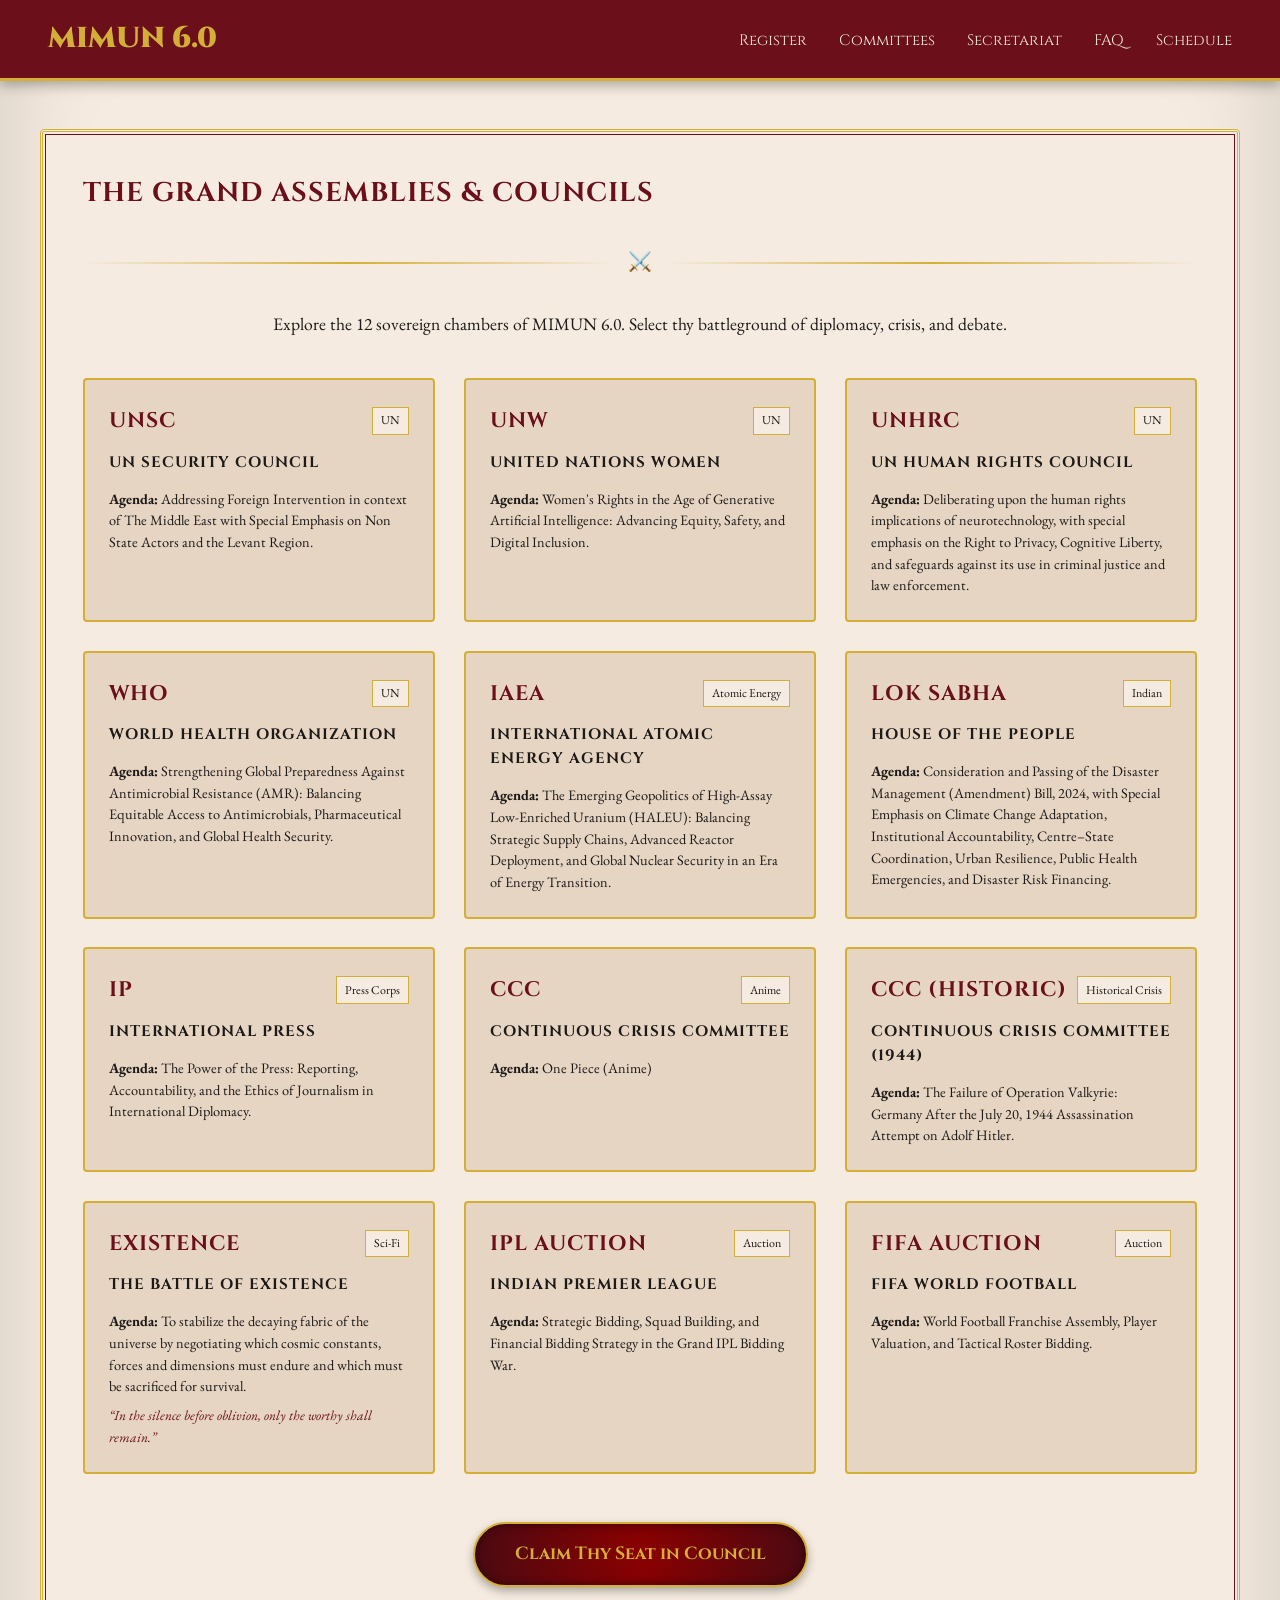
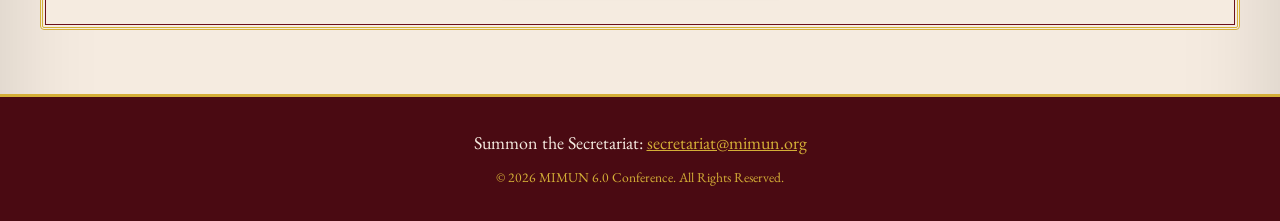
==== committees.html @ cb52a440 "created" ====
<!DOCTYPE html>
<html lang="en">
<head>
  <meta charset="UTF-8">
  <meta name="viewport" content="width=device-width, initial-scale=1.0">
  <title>Committees | MIMUN 6.0</title>
  <link rel="stylesheet" href="css/style.css">
</head>
<body>

  <div class="custom-cursor wax-cursor" id="customCursor"></div>

  <nav class="navbar">
    <a href="index.html" class="nav-brand">MIMUN 6.0</a>
    <ul class="nav-links">
      <li><a href="register.html">Register</a></li>
      <li><a href="committees.html">Committees</a></li>
      <li><a href="secretariat.html">Secretariat</a></li>
      <li><a href="faqs.html">FAQ</a></li>
      <li><a href="schedule.html">Schedule</a></li>
    </ul>
  </nav>

  <main class="section-container gold-border scroll-reveal" style="margin-top: 3rem; max-width: 1200px;">
    <h2>The Grand Assemblies & Councils</h2>
    <div class="divider-gold"><span>⚔️</span></div>
    
    <p style="text-align: center; margin-bottom: 2.5rem; font-size: 1.1rem;">
      Explore the 12 sovereign chambers of MIMUN 6.0. Select thy battleground of diplomacy, crisis, and debate.
    </p>

    <div style="display: grid; grid-template-columns: repeat(auto-fit, minmax(320px, 1fr)); gap: 1.8rem;">

      <div style="background: var(--parchment-dark); border: 2px solid var(--gold-yellow); padding: 1.5rem; border-radius: 4px; display: flex; flex-direction: column; justify-content: space-between;">
        <div>
          <div style="display: flex; justify-content: space-between; align-items: center; margin-bottom: 0.8rem;">
            <h3 style="color: var(--blood-red); font-family: var(--font-heading); margin: 0;">UNSC</h3>
            <span style="border: 1px solid var(--gold-yellow); padding: 0.2rem 0.5rem; font-size: 0.75rem; background: var(--parchment); color: var(--text-dark);">UN</span>
          </div>
          <h4 style="color: var(--text-dark); margin-bottom: 0.8rem; font-size: 0.95rem;">UN Security Council</h4>
          <p style="font-size: 0.9rem; line-height: 1.5; color: var(--text-dark);">
            <strong>Agenda:</strong> Addressing Foreign Intervention in context of The Middle East with Special Emphasis on Non State Actors and the Levant Region.
          </p>
        </div>
      </div>

      <div style="background: var(--parchment-dark); border: 2px solid var(--gold-yellow); padding: 1.5rem; border-radius: 4px; display: flex; flex-direction: column; justify-content: space-between;">
        <div>
          <div style="display: flex; justify-content: space-between; align-items: center; margin-bottom: 0.8rem;">
            <h3 style="color: var(--blood-red); font-family: var(--font-heading); margin: 0;">UNW</h3>
            <span style="border: 1px solid var(--gold-yellow); padding: 0.2rem 0.5rem; font-size: 0.75rem; background: var(--parchment); color: var(--text-dark);">UN</span>
          </div>
          <h4 style="color: var(--text-dark); margin-bottom: 0.8rem; font-size: 0.95rem;">United Nations Women</h4>
          <p style="font-size: 0.9rem; line-height: 1.5; color: var(--text-dark);">
            <strong>Agenda:</strong> Women's Rights in the Age of Generative Artificial Intelligence: Advancing Equity, Safety, and Digital Inclusion.
          </p>
        </div>
      </div>

      <div style="background: var(--parchment-dark); border: 2px solid var(--gold-yellow); padding: 1.5rem; border-radius: 4px; display: flex; flex-direction: column; justify-content: space-between;">
        <div>
          <div style="display: flex; justify-content: space-between; align-items: center; margin-bottom: 0.8rem;">
            <h3 style="color: var(--blood-red); font-family: var(--font-heading); margin: 0;">UNHRC</h3>
            <span style="border: 1px solid var(--gold-yellow); padding: 0.2rem 0.5rem; font-size: 0.75rem; background: var(--parchment); color: var(--text-dark);">UN</span>
          </div>
          <h4 style="color: var(--text-dark); margin-bottom: 0.8rem; font-size: 0.95rem;">UN Human Rights Council</h4>
          <p style="font-size: 0.9rem; line-height: 1.5; color: var(--text-dark);">
            <strong>Agenda:</strong> Deliberating upon the human rights implications of neurotechnology, with special emphasis on the Right to Privacy, Cognitive Liberty, and safeguards against its use in criminal justice and law enforcement.
          </p>
        </div>
      </div>

      <div style="background: var(--parchment-dark); border: 2px solid var(--gold-yellow); padding: 1.5rem; border-radius: 4px; display: flex; flex-direction: column; justify-content: space-between;">
        <div>
          <div style="display: flex; justify-content: space-between; align-items: center; margin-bottom: 0.8rem;">
            <h3 style="color: var(--blood-red); font-family: var(--font-heading); margin: 0;">WHO</h3>
            <span style="border: 1px solid var(--gold-yellow); padding: 0.2rem 0.5rem; font-size: 0.75rem; background: var(--parchment); color: var(--text-dark);">UN</span>
          </div>
          <h4 style="color: var(--text-dark); margin-bottom: 0.8rem; font-size: 0.95rem;">World Health Organization</h4>
          <p style="font-size: 0.9rem; line-height: 1.5; color: var(--text-dark);">
            <strong>Agenda:</strong> Strengthening Global Preparedness Against Antimicrobial Resistance (AMR): Balancing Equitable Access to Antimicrobials, Pharmaceutical Innovation, and Global Health Security.
          </p>
        </div>
      </div>

      <div style="background: var(--parchment-dark); border: 2px solid var(--gold-yellow); padding: 1.5rem; border-radius: 4px; display: flex; flex-direction: column; justify-content: space-between;">
        <div>
          <div style="display: flex; justify-content: space-between; align-items: center; margin-bottom: 0.8rem;">
            <h3 style="color: var(--blood-red); font-family: var(--font-heading); margin: 0;">IAEA</h3>
            <span style="border: 1px solid var(--gold-yellow); padding: 0.2rem 0.5rem; font-size: 0.75rem; background: var(--parchment); color: var(--text-dark);">Atomic Energy</span>
          </div>
          <h4 style="color: var(--text-dark); margin-bottom: 0.8rem; font-size: 0.95rem;">International Atomic Energy Agency</h4>
          <p style="font-size: 0.9rem; line-height: 1.5; color: var(--text-dark);">
            <strong>Agenda:</strong> The Emerging Geopolitics of High-Assay Low-Enriched Uranium (HALEU): Balancing Strategic Supply Chains, Advanced Reactor Deployment, and Global Nuclear Security in an Era of Energy Transition.
          </p>
        </div>
      </div>

      <div style="background: var(--parchment-dark); border: 2px solid var(--gold-yellow); padding: 1.5rem; border-radius: 4px; display: flex; flex-direction: column; justify-content: space-between;">
        <div>
          <div style="display: flex; justify-content: space-between; align-items: center; margin-bottom: 0.8rem;">
            <h3 style="color: var(--blood-red); font-family: var(--font-heading); margin: 0;">LOK SABHA</h3>
            <span style="border: 1px solid var(--gold-yellow); padding: 0.2rem 0.5rem; font-size: 0.75rem; background: var(--parchment); color: var(--text-dark);">Indian</span>
          </div>
          <h4 style="color: var(--text-dark); margin-bottom: 0.8rem; font-size: 0.95rem;">House of the People</h4>
          <p style="font-size: 0.9rem; line-height: 1.5; color: var(--text-dark);">
            <strong>Agenda:</strong> Consideration and Passing of the Disaster Management (Amendment) Bill, 2024, with Special Emphasis on Climate Change Adaptation, Institutional Accountability, Centre–State Coordination, Urban Resilience, Public Health Emergencies, and Disaster Risk Financing.
          </p>
        </div>
      </div>

      <div style="background: var(--parchment-dark); border: 2px solid var(--gold-yellow); padding: 1.5rem; border-radius: 4px; display: flex; flex-direction: column; justify-content: space-between;">
        <div>
          <div style="display: flex; justify-content: space-between; align-items: center; margin-bottom: 0.8rem;">
            <h3 style="color: var(--blood-red); font-family: var(--font-heading); margin: 0;">IP</h3>
            <span style="border: 1px solid var(--gold-yellow); padding: 0.2rem 0.5rem; font-size: 0.75rem; background: var(--parchment); color: var(--text-dark);">Press Corps</span>
          </div>
          <h4 style="color: var(--text-dark); margin-bottom: 0.8rem; font-size: 0.95rem;">International Press</h4>
          <p style="font-size: 0.9rem; line-height: 1.5; color: var(--text-dark);">
            <strong>Agenda:</strong> The Power of the Press: Reporting, Accountability, and the Ethics of Journalism in International Diplomacy.
          </p>
        </div>
      </div>

      <div style="background: var(--parchment-dark); border: 2px solid var(--gold-yellow); padding: 1.5rem; border-radius: 4px; display: flex; flex-direction: column; justify-content: space-between;">
        <div>
          <div style="display: flex; justify-content: space-between; align-items: center; margin-bottom: 0.8rem;">
            <h3 style="color: var(--blood-red); font-family: var(--font-heading); margin: 0;">CCC</h3>
            <span style="border: 1px solid var(--gold-yellow); padding: 0.2rem 0.5rem; font-size: 0.75rem; background: var(--parchment); color: var(--text-dark);">Anime</span>
          </div>
          <h4 style="color: var(--text-dark); margin-bottom: 0.8rem; font-size: 0.95rem;">Continuous Crisis Committee</h4>
          <p style="font-size: 0.9rem; line-height: 1.5; color: var(--text-dark);">
            <strong>Agenda:</strong> One Piece (Anime)
          </p>
        </div>
      </div>

      <div style="background: var(--parchment-dark); border: 2px solid var(--gold-yellow); padding: 1.5rem; border-radius: 4px; display: flex; flex-direction: column; justify-content: space-between;">
        <div>
          <div style="display: flex; justify-content: space-between; align-items: center; margin-bottom: 0.8rem;">
            <h3 style="color: var(--blood-red); font-family: var(--font-heading); margin: 0;">CCC (Historic)</h3>
            <span style="border: 1px solid var(--gold-yellow); padding: 0.2rem 0.5rem; font-size: 0.75rem; background: var(--parchment); color: var(--text-dark);">Historical Crisis</span>
          </div>
          <h4 style="color: var(--text-dark); margin-bottom: 0.8rem; font-size: 0.95rem;">Continuous Crisis Committee (1944)</h4>
          <p style="font-size: 0.9rem; line-height: 1.5; color: var(--text-dark);">
            <strong>Agenda:</strong> The Failure of Operation Valkyrie: Germany After the July 20, 1944 Assassination Attempt on Adolf Hitler.
          </p>
        </div>
      </div>

      <div style="background: var(--parchment-dark); border: 2px solid var(--gold-yellow); padding: 1.5rem; border-radius: 4px; display: flex; flex-direction: column; justify-content: space-between;">
        <div>
          <div style="display: flex; justify-content: space-between; align-items: center; margin-bottom: 0.8rem;">
            <h3 style="color: var(--blood-red); font-family: var(--font-heading); margin: 0;">EXISTENCE</h3>
            <span style="border: 1px solid var(--gold-yellow); padding: 0.2rem 0.5rem; font-size: 0.75rem; background: var(--parchment); color: var(--text-dark);">Sci-Fi</span>
          </div>
          <h4 style="color: var(--text-dark); margin-bottom: 0.8rem; font-size: 0.95rem;">The Battle of Existence</h4>
          <p style="font-size: 0.9rem; line-height: 1.5; color: var(--text-dark);">
            <strong>Agenda:</strong> To stabilize the decaying fabric of the universe by negotiating which cosmic constants, forces and dimensions must endure and which must be sacrificed for survival.
          </p>
          <p style="font-style: italic; font-size: 0.85rem; color: var(--blood-red); margin-top: 0.5rem;">
            “In the silence before oblivion, only the worthy shall remain.”
          </p>
        </div>
      </div>

      <div style="background: var(--parchment-dark); border: 2px solid var(--gold-yellow); padding: 1.5rem; border-radius: 4px; display: flex; flex-direction: column; justify-content: space-between;">
        <div>
          <div style="display: flex; justify-content: space-between; align-items: center; margin-bottom: 0.8rem;">
            <h3 style="color: var(--blood-red); font-family: var(--font-heading); margin: 0;">IPL AUCTION</h3>
            <span style="border: 1px solid var(--gold-yellow); padding: 0.2rem 0.5rem; font-size: 0.75rem; background: var(--parchment); color: var(--text-dark);">Auction</span>
          </div>
          <h4 style="color: var(--text-dark); margin-bottom: 0.8rem; font-size: 0.95rem;">Indian Premier League</h4>
          <p style="font-size: 0.9rem; line-height: 1.5; color: var(--text-dark);">
            <strong>Agenda:</strong> Strategic Bidding, Squad Building, and Financial Bidding Strategy in the Grand IPL Bidding War.
          </p>
        </div>
      </div>

      <div style="background: var(--parchment-dark); border: 2px solid var(--gold-yellow); padding: 1.5rem; border-radius: 4px; display: flex; flex-direction: column; justify-content: space-between;">
        <div>
          <div style="display: flex; justify-content: space-between; align-items: center; margin-bottom: 0.8rem;">
            <h3 style="color: var(--blood-red); font-family: var(--font-heading); margin: 0;">FIFA AUCTION</h3>
            <span style="border: 1px solid var(--gold-yellow); padding: 0.2rem 0.5rem; font-size: 0.75rem; background: var(--parchment); color: var(--text-dark);">Auction</span>
          </div>
          <h4 style="color: var(--text-dark); margin-bottom: 0.8rem; font-size: 0.95rem;">FIFA World Football</h4>
          <p style="font-size: 0.9rem; line-height: 1.5; color: var(--text-dark);">
            <strong>Agenda:</strong> World Football Franchise Assembly, Player Valuation, and Tactical Roster Bidding.
          </p>
        </div>
      </div>

    </div>

    <div style="text-align: center; margin-top: 3rem;">
      <a href="register.html" class="wax-seal-btn">Claim Thy Seat in Council</a>
    </div>
  </main>

  <footer>
    <p>Summon the Secretariat: <a href="mailto:secretariat@mimun.org">secretariat@mimun.org</a></p>
    <p style="margin-top: 10px; font-size: 0.85rem; color: var(--gold-yellow);">
      &copy; 2026 MIMUN 6.0 Conference. All Rights Reserved.
    </p>
  </footer>

  <script src="js/script.js"></script>
</body>
</html>
---- css/style.css ----
/* ==========================================================================
   MIMUN 6.0 — Medieval Illuminated Theme Stylesheet
   ========================================================================== */

@import url('https://fonts.googleapis.com/css2?family=Cinzel+Decorative:wght@700&family=Cinzel:wght@400;600;700;900&family=EB+Garamond:ital,wght@0,400;0,600;1,400&family=UnifrakturMaguntia&display=swap');

:root {
  --blood-red: #6B0F1A;
  --blood-red-dark: #4A0A12;
  --gold-yellow: #D4AF37;
  --gold-glow: #F3E5AB;
  --parchment: #F5EBE0;
  --parchment-dark: #E6D5C3;
  --text-dark: #1C1917;
  --font-heading: 'Cinzel', serif;
  --font-body: 'EB Garamond', serif;
  --font-fancy: 'UnifrakturMaguntia', cursive;
}

* {
  box-sizing: border-box;
  margin: 0;
  padding: 0;
}

body {
  background-color: var(--parchment);
  color: var(--text-dark);
  font-family: var(--font-body);
  font-size: 18px;
  line-height: 1.6;
  overflow-x: hidden;
  /* Subtle vignette effect */
  box-shadow: inset 0 0 100px rgba(0, 0, 0, 0.15);
}

/* --- HERALDIC & ILLUMINATED TYPOGRAPHY --- */

h1, h2, h3, h4 {
  font-family: var(--font-heading);
  color: var(--blood-red);
  text-transform: uppercase;
  letter-spacing: 1px;
}

.drop-cap {
  font-family: var(--font-fancy);
  float: left;
  font-size: 3.5rem;
  line-height: 0.8;
  padding-right: 8px;
  color: var(--blood-red);
  text-shadow: 1px 1px 0px var(--gold-yellow);
}

/* --- BORDERS & FILIGREE DIVIDERS --- */

.gold-border {
  border: 3px double var(--gold-yellow);
  outline: 1px solid var(--blood-red);
  outline-offset: -6px;
}

.divider-gold {
  display: flex;
  align-items: center;
  justify-content: center;
  margin: 2rem 0;
}

.divider-gold::before,
.divider-gold::after {
  content: "";
  flex: 1;
  height: 2px;
  background: linear-gradient(to right, transparent, var(--gold-yellow), transparent);
}

.divider-gold span {
  padding: 0 15px;
  color: var(--gold-yellow);
  font-size: 1.2rem;
}

/* --- NAVBAR --- */

.navbar {
  display: flex;
  justify-content: space-between;
  align-items: center;
  padding: 1rem 3rem;
  background-color: var(--blood-red);
  border-bottom: 3px solid var(--gold-yellow);
  position: sticky;
  top: 0;
  z-index: 1000;
  box-shadow: 0 4px 12px rgba(0,0,0,0.3);
}

.nav-brand {
  font-family: var(--font-heading);
  color: var(--gold-yellow);
  font-size: 1.8rem;
  font-weight: 900;
  text-decoration: none;
}

.nav-links {
  display: flex;
  list-style: none;
  gap: 2rem;
}

.nav-links a {
  color: var(--parchment);
  text-decoration: none;
  font-family: var(--font-heading);
  font-size: 0.95rem;
  transition: color 0.3s ease;
}

.nav-links a:hover {
  color: var(--gold-yellow);
}

/* --- HERO SECTION & BANNER --- */

.hero {
  text-align: center;
  padding: 5rem 1rem;
  background: radial-gradient(circle, var(--parchment) 0%, var(--parchment-dark) 100%);
  position: relative;
}

.royal-banner {
  display: inline-block;
  background-color: var(--blood-red);
  color: var(--gold-yellow);
  padding: 2.5rem 3.5rem;
  border: 4px double var(--gold-yellow);
  box-shadow: 0 10px 25px rgba(0,0,0,0.4);
  margin-bottom: 2rem;
  position: relative;
}

.hero h1 {
font-family: var(--font-heading);
  font-size: 4rem;
  font-weight: 900;
  color: var(--gold-yellow) !important; /* Forces bright golden text */
  margin-bottom: 0.5rem;
  letter-spacing: 3px;
  text-shadow: 2px 2px 8px rgba(0, 0, 0, 0.8), 0 0 12px rgba(212, 175, 55, 0.3);
}

.hero-tagline {
font-style: italic;
  font-size: 1.3rem;
  color: var(--parchment);
  letter-spacing: 1px;
}

.hero-details {
  font-family: var(--font-heading);
  font-weight: 600;
  margin: 1.5rem 0;
  color: var(--blood-red-dark);
}

/* --- BUTTONS & WAX SEALS --- */

.wax-seal-btn {
  display: inline-flex;
  align-items: center;
  justify-content: center;
  background: radial-gradient(circle, #8B0000 0%, var(--blood-red-dark) 100%);
  color: var(--gold-yellow);
  font-family: var(--font-heading);
  font-size: 1.1rem;
  font-weight: 700;
  padding: 1rem 2.5rem;
  border-radius: 50px;
  border: 2px solid var(--gold-yellow);
  text-decoration: none;
  cursor: pointer;
  box-shadow: 0 4px 10px rgba(0,0,0,0.3), inset 0 0 8px rgba(0,0,0,0.5);
  transition: transform 0.2s ease, box-shadow 0.2s ease;
  position: relative;
}

.wax-seal-btn:hover {
  transform: scale(1.05);
  box-shadow: 0 6px 15px rgba(212, 175, 55, 0.4), inset 0 0 12px rgba(251, 191, 36, 0.5);
}

/* --- SECTIONS & CARDS --- */

.section-container {
  max-width: 1100px;
  margin: 3rem auto;
  padding: 2.5rem;
  background-color: var(--parchment);
  border-radius: 4px;
}

.scroll-reveal {
  opacity: 0;
  transform: translateY(30px);
  transition: opacity 0.8s ease, transform 0.8s ease;
}

.scroll-reveal.active {
  opacity: 1;
  transform: translateY(0);
}

.grid-3 {
  display: grid;
  grid-template-columns: repeat(auto-fit, minmax(280px, 1fr));
  gap: 2rem;
  margin-top: 2rem;
}

.card {
  background: var(--parchment-dark);
  padding: 1.5rem;
  border-left: 4px solid var(--blood-red);
  transition: border-color 0.3s ease, transform 0.3s ease;
}

.card:hover {
  border-left-color: var(--gold-yellow);
  transform: translateY(-5px);
}

/* --- MODAL SYSTEM --- */

.modal-overlay {
  position: fixed;
  top: 0;
  left: 0;
  width: 100%;
  height: 100%;
  background: rgba(0, 0, 0, 0.7);
  display: flex;
  justify-content: center;
  align-items: center;
  opacity: 0;
  pointer-events: none;
  transition: opacity 0.3s ease;
  z-index: 2000;
}

.modal-overlay.open {
  opacity: 1;
  pointer-events: auto;
}

.modal-content {
  background: var(--parchment);
  padding: 2.5rem;
  max-width: 600px;
  width: 90%;
  position: relative;
}

.close-modal {
  position: absolute;
  top: 15px;
  right: 20px;
  background: none;
  border: none;
  font-size: 1.8rem;
  color: var(--blood-red);
  cursor: pointer;
}

/* --- FOOTER --- */

footer {
  background-color: var(--blood-red-dark);
  color: var(--parchment);
  text-align: center;
  padding: 2rem;
  border-top: 3px solid var(--gold-yellow);
  margin-top: 4rem;
}

footer a {
  color: var(--gold-yellow);
}

.wax-seal-btn:active {
  transform: scale(0.95);
  box-shadow: inset 0 4px 10px rgba(0, 0, 0, 0.8), 0 2px 4px rgba(0, 0, 0, 0.4);
  transition: transform 0.1s ease, box-shadow 0.1s ease;

.gold-particle {
  position: fixed;
  width: 6px;
  height: 6px;
  background-color: #D4AF37;
  border-radius: 50%;
  pointer-events: none;
  z-index: 9999;
  box-shadow: 0 0 6px #F3E5AB;
  animation: fadeAndShrink 0.8s linear forwards;
}

@keyframes fadeAndShrink {
  0% {
    opacity: 1;
    transform: scale(1) translateY(0);
  }
  100% {
    opacity: 0;
    transform: scale(0.2) translateY(15px);
  }
}

body {
    cursor: none;
}

#cursor {
    position: fixed;
    width: 12px;
    height: 12px;
    background: #D4AF37;
    border-radius: 50%;
    pointer-events: none;
    z-index: 99999;
    transform: translate(-50%, -50%);
    box-shadow: 0 0 12px rgba(212, 175, 55, 0.7);
}
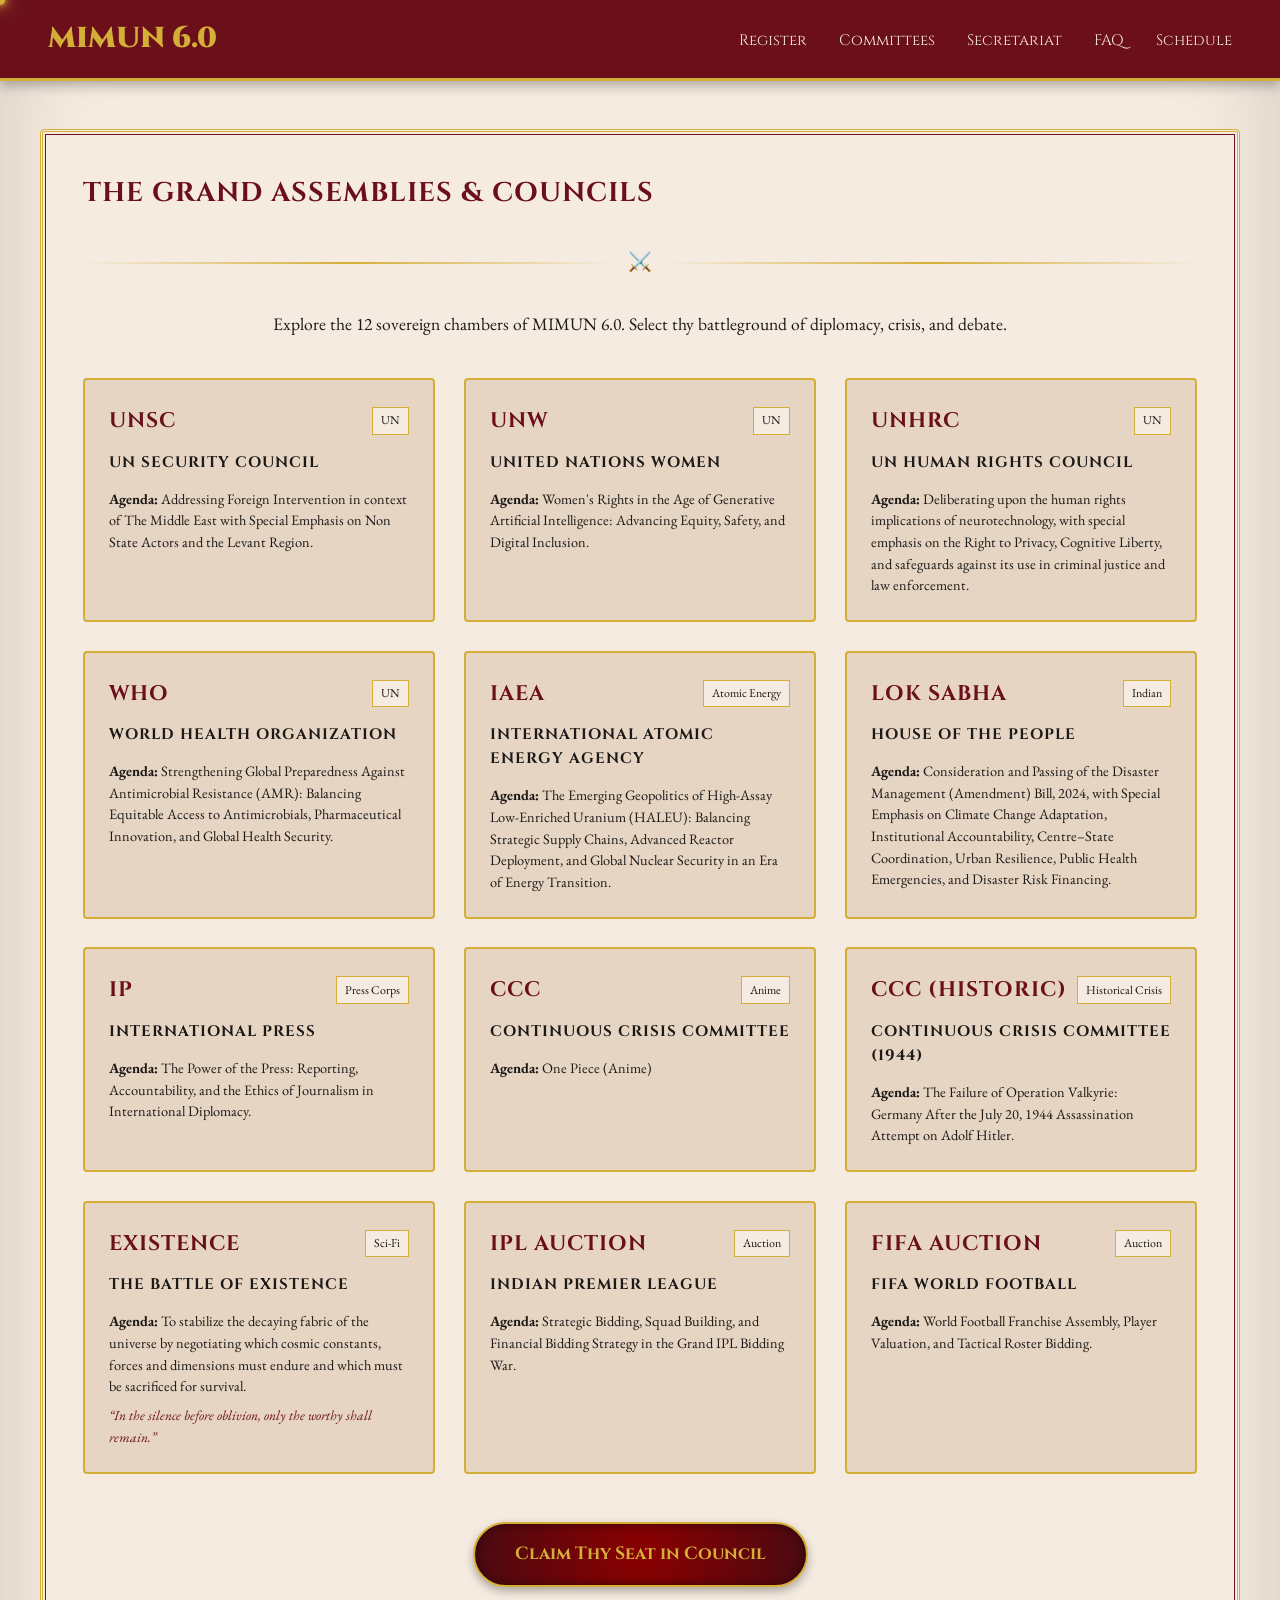
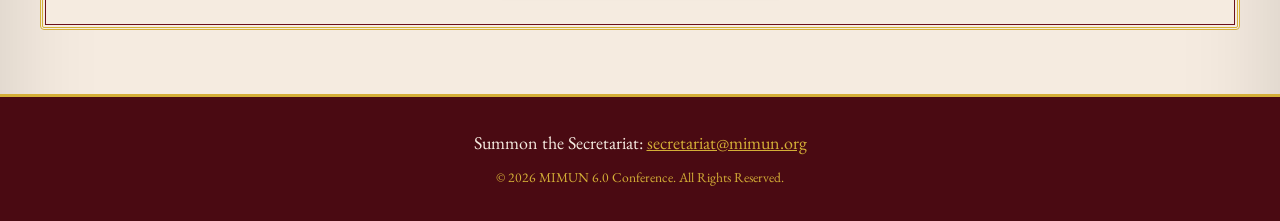
==== commit 80611885: "improved visual appeal" ====
--- a/committees.html
+++ b/committees.html
@@ -8,7 +8,7 @@
 </head>
 <body>
 
-  <div class="custom-cursor wax-cursor" id="customCursor"></div>
+<div id="cursor"></div>
 
   <nav class="navbar">
     <a href="index.html" class="nav-brand">MIMUN 6.0</a>
--- a/css/style.css
+++ b/css/style.css
@@ -293,7 +293,7 @@
 .wax-seal-btn:active {
   transform: scale(0.95);
   box-shadow: inset 0 4px 10px rgba(0, 0, 0, 0.8), 0 2px 4px rgba(0, 0, 0, 0.4);
-  transition: transform 0.1s ease, box-shadow 0.1s ease;
+  transition: transform 0.1s ease, box-shadow 0.1s ease;}
 
 .gold-particle {
   position: fixed;
@@ -323,13 +323,788 @@
 }
 
 #cursor {
-    position: fixed;
-    width: 12px;
-    height: 12px;
-    background: #D4AF37;
-    border-radius: 50%;
-    pointer-events: none;
-    z-index: 99999;
-    transform: translate(-50%, -50%);
-    box-shadow: 0 0 12px rgba(212, 175, 55, 0.7);
-}
+  position: fixed;
+  width: 10px;
+  height: 10px;
+  background: #D4AF37;
+  border-radius: 50%;
+  pointer-events: none;
+  z-index: 99999;
+  transform: translate(-50%, -50%);
+  box-shadow:
+    0 0 5px #D4AF37,
+    0 0 12px #D4AF37,
+    0 0 22px rgba(243, 229, 171, 0.8);
+}
+
+.gold-particle {
+  position: fixed;
+  width: 5px;
+  height: 5px;
+  background: #D4AF37;
+  border-radius: 50%;
+  pointer-events: none;
+  z-index: 9998;
+  box-shadow:
+    0 0 5px #D4AF37,
+    0 0 10px #F3E5AB;
+  animation: fadeAndShrink 0.7s ease-out forwards;
+}
+
+/* ==========================================================================
+   SECRETARIAT PAGE STYLES
+   ========================================================================== */
+
+.secretariat-grid {
+  display: grid;
+  grid-template-columns: repeat(auto-fit, minmax(260px, 1fr));
+  gap: 2rem;
+  margin-top: 2.5rem;
+}
+
+.sec-card {
+  background: var(--parchment-dark);
+  border: 2px solid var(--gold-yellow);
+  border-radius: 16px;
+  padding: 1.8rem 1.2rem;
+  text-align: center;
+  transition: transform 0.2s ease, box-shadow 0.2s ease;
+  box-shadow: 0 4px 15px rgba(0, 0, 0, 0.12);
+}
+
+.sec-card:hover {
+  transform: translateY(-4px);
+  box-shadow: 0 8px 24px rgba(0, 0, 0, 0.2);
+}
+
+/* Container that controls the headshot size */
+.sec-headshot-wrapper {
+  width: 90px;
+  height: 90px;
+  margin: 0 auto 1rem auto;
+  display: flex;
+  justify-content: center;
+  align-items: center;
+  flex-shrink: 0;
+}
+
+.sec-headshot {
+  display: block;
+  width: 90px;
+  height: 90px;
+  max-width: 90px !important;
+  max-height: 90px !important; 
+  border-radius: 50%;
+  object-fit: cover;
+  border: 2px solid var(--gold-yellow);
+  box-shadow: 0 3px 8px rgba(0, 0, 0, 0.2);
+}
+.sec-name {
+  font-family: var(--font-heading);
+  font-size: 1.3rem;
+  color: var(--blood-red);
+  margin: 0 0 0.3rem 0;
+  font-weight: bold;
+}
+
+.sec-role {
+  font-family: var(--font-heading);
+  font-size: 0.85rem;
+  color: var(--text-dark);
+  letter-spacing: 1px;
+  font-weight: bold;
+  margin-bottom: 0.8rem;
+  opacity: 0.85;
+}
+
+.sec-bio {
+  font-size: 0.9rem;
+  color: var(--text-dark);
+  line-height: 1.4;
+  margin: 0;
+}
+
+/* Responsive Handling */
+@media (max-width: 600px) {
+  .secretariat-grid {
+    grid-template-columns: 1fr;
+  }
+}
+
+/* ==========================================================================
+   SCHEDULE PAGE
+   ========================================================================== */
+
+.schedule-hero {
+  text-align: center;
+  max-width: 900px;
+  margin: 0 auto;
+  padding: 5rem 2rem 3rem;
+}
+
+.schedule-kicker {
+  font-family: var(--font-heading);
+  font-size: 0.9rem;
+  letter-spacing: 4px;
+  color: var(--gold-yellow);
+  font-weight: 700;
+  margin-bottom: 1rem;
+}
+
+.schedule-hero h1 {
+  font-size: 3.2rem;
+  letter-spacing: 3px;
+  margin-bottom: 1rem;
+}
+
+.schedule-hero .divider-gold {
+  margin: 1.5rem 0;
+}
+
+.schedule-hero > p:last-child {
+  font-size: 1.15rem;
+  font-style: italic;
+  max-width: 650px;
+  margin: auto;
+}
+
+
+/* --- TWO COLUMN LAYOUT --- */
+
+.schedule-container {
+  max-width: 1250px;
+  margin: 0 auto 5rem;
+  padding: 0 2rem;
+
+  display: grid;
+  grid-template-columns: 1fr 1fr;
+  gap: 3rem;
+}
+
+
+/* --- DAY --- */
+
+.schedule-day {
+  background: rgba(230, 213, 195, 0.45);
+  border: 1px solid rgba(212, 175, 55, 0.6);
+  padding: 2rem;
+  position: relative;
+}
+
+.schedule-day::before {
+  content: "✦";
+  position: absolute;
+  top: -14px;
+  left: 50%;
+  transform: translateX(-50%);
+  background: var(--parchment);
+  color: var(--gold-yellow);
+  padding: 0 12px;
+  font-size: 1.2rem;
+}
+
+
+/* --- DAY HEADING --- */
+
+.day-heading {
+  display: flex;
+  align-items: center;
+  gap: 1.2rem;
+  padding-bottom: 1.5rem;
+  margin-bottom: 1rem;
+  border-bottom: 2px solid var(--gold-yellow);
+}
+
+.day-number {
+  font-family: var(--font-fancy);
+  font-size: 3.5rem;
+  line-height: 1;
+  color: var(--blood-red);
+}
+
+.day-heading p {
+  font-family: var(--font-heading);
+  font-size: 0.7rem;
+  letter-spacing: 3px;
+  color: var(--gold-yellow);
+  font-weight: 700;
+}
+
+.day-heading h2 {
+  font-size: 1.6rem;
+  margin-top: 0.2rem;
+}
+
+
+/* --- TIMELINE --- */
+
+.timeline {
+  position: relative;
+}
+
+
+/* Vertical gold line */
+
+.timeline::before {
+  content: "";
+  position: absolute;
+  left: 82px;
+  top: 10px;
+  bottom: 10px;
+  width: 1px;
+  background: var(--gold-yellow);
+  opacity: 0.6;
+}
+
+
+/* --- EVENT --- */
+
+.schedule-item {
+  display: grid;
+  grid-template-columns: 70px 1fr;
+  gap: 25px;
+  position: relative;
+  padding: 1.1rem 0;
+}
+
+
+/* Gold dot on timeline */
+
+.schedule-item::before {
+  content: "";
+  position: absolute;
+  left: 77px;
+  top: 1.6rem;
+  width: 10px;
+  height: 10px;
+  border-radius: 50%;
+  background: var(--gold-yellow);
+  border: 2px solid var(--parchment-dark);
+  box-shadow: 0 0 0 1px var(--gold-yellow);
+  z-index: 2;
+}
+
+
+/* --- TIME --- */
+
+.schedule-time {
+  font-family: var(--font-heading);
+  font-size: 0.72rem;
+  font-weight: 700;
+  color: var(--blood-red);
+  text-align: right;
+  padding-top: 0.15rem;
+}
+
+
+/* --- EVENT CONTENT --- */
+
+.schedule-content {
+  padding-left: 15px;
+}
+
+.event-type {
+  font-family: var(--font-heading);
+  font-size: 0.65rem;
+  letter-spacing: 2px;
+  color: var(--gold-yellow);
+  font-weight: 700;
+}
+
+.schedule-content h3 {
+  font-family: var(--font-heading);
+  font-size: 1rem;
+  color: var(--blood-red);
+  margin: 0.2rem 0 0.3rem;
+}
+
+.schedule-content p {
+  font-size: 0.9rem;
+  line-height: 1.4;
+  color: var(--text-dark);
+}
+
+
+/* --- SPECIAL FINAL EVENT --- */
+
+.featured-event {
+  margin-top: 0.5rem;
+  padding: 1.3rem 0.8rem;
+  background: rgba(107, 15, 26, 0.08);
+  border: 1px solid rgba(107, 15, 26, 0.2);
+}
+
+.featured-event::before {
+  left: 77px;
+}
+
+
+/* --- MOBILE --- */
+
+@media (max-width: 850px) {
+
+  .schedule-container {
+    grid-template-columns: 1fr;
+    max-width: 650px;
+  }
+
+  .schedule-hero h1 {
+    font-size: 2.4rem;
+  }
+
+}
+
+
+@media (max-width: 500px) {
+
+  .schedule-container {
+    padding: 0 1rem;
+  }
+
+  .schedule-day {
+    padding: 1.3rem;
+  }
+
+  .day-heading h2 {
+    font-size: 1.3rem;
+  }
+
+  .schedule-item {
+    grid-template-columns: 60px 1fr;
+    gap: 20px;
+  }
+
+  .timeline::before {
+    left: 70px;
+  }
+
+  .schedule-item::before {
+    left: 65px;
+  }
+
+  .schedule-time {
+    font-size: 0.65rem;
+  }
+
+  .schedule-content h3 {
+    font-size: 0.9rem;
+  }
+
+}
+
+/* ==========================================================================
+   CINEMATIC HOMEPAGE HERO
+   ========================================================================== */
+
+.cinematic-hero {
+  min-height: calc(100vh - 80px);
+  display: flex;
+  justify-content: center;
+  align-items: center;
+  position: relative;
+  overflow: hidden;
+  text-align: center;
+
+  background:
+    radial-gradient(
+      circle at center,
+      rgba(212, 175, 55, 0.12),
+      transparent 45%
+    ),
+    radial-gradient(
+      circle at center,
+      var(--parchment),
+      var(--parchment-dark)
+    );
+}
+
+
+/* Dark vignette */
+
+.cinematic-hero::before {
+  content: "";
+  position: absolute;
+  inset: 0;
+  pointer-events: none;
+
+  background:
+    radial-gradient(
+      ellipse at center,
+      transparent 35%,
+      rgba(28, 25, 23, 0.18) 100%
+    );
+}
+
+
+/* Hero content */
+
+.hero-content {
+  position: relative;
+  z-index: 3;
+
+  max-width: 1000px;
+  padding: 3rem 2rem;
+
+  animation: heroReveal 1.4s ease-out forwards;
+}
+
+
+/* Crest */
+
+.hero-crest {
+  font-size: 4rem;
+  color: var(--gold-yellow);
+
+  text-shadow:
+    0 0 10px rgba(212, 175, 55, 0.7),
+    0 0 30px rgba(212, 175, 55, 0.35);
+
+  animation: crestGlow 3s ease-in-out infinite;
+}
+
+
+/* Small heading */
+
+.hero-kicker {
+  margin-top: 1rem;
+
+  font-family: var(--font-heading);
+  font-size: 0.85rem;
+  font-weight: 700;
+
+  letter-spacing: 5px;
+
+  color: var(--blood-red);
+}
+
+
+/* Main title */
+
+.cinematic-hero h1 {
+  margin: 0.5rem 0;
+
+  font-family: var(--font-heading);
+  font-size: clamp(4rem, 10vw, 8rem);
+  font-weight: 900;
+
+  letter-spacing: 8px;
+
+  color: var(--blood-red);
+
+  text-shadow:
+    2px 2px 0 var(--gold-yellow),
+    4px 4px 15px rgba(0, 0, 0, 0.25);
+}
+
+
+/* Decorative divider */
+
+.hero-divider {
+  display: flex;
+  align-items: center;
+  justify-content: center;
+
+  gap: 1rem;
+
+  margin: 1rem auto;
+
+  max-width: 600px;
+}
+
+.hero-divider::before,
+.hero-divider::after {
+  content: "";
+
+  height: 2px;
+  flex: 1;
+
+  background:
+    linear-gradient(
+      to right,
+      transparent,
+      var(--gold-yellow)
+    );
+}
+
+.hero-divider::after {
+  background:
+    linear-gradient(
+      to left,
+      transparent,
+      var(--gold-yellow)
+    );
+}
+
+.hero-divider span {
+  color: var(--gold-yellow);
+}
+
+
+/* Tagline */
+
+.hero-tagline {
+  font-family: var(--font-body);
+  font-style: italic;
+
+  font-size: clamp(1.2rem, 2vw, 1.6rem);
+
+  color: var(--text-dark);
+
+  letter-spacing: 1px;
+}
+
+
+/* Countdown */
+
+.hero-countdown {
+  display: flex;
+  justify-content: center;
+  align-items: center;
+
+  gap: 1rem;
+
+  margin: 2.5rem 0;
+}
+
+.countdown-unit {
+  min-width: 90px;
+
+  display: flex;
+  flex-direction: column;
+
+  padding: 1rem 0.8rem;
+
+  border-top: 1px solid var(--gold-yellow);
+  border-bottom: 1px solid var(--gold-yellow);
+}
+
+.countdown-unit span {
+  font-family: var(--font-heading);
+
+  font-size: 2rem;
+  font-weight: 700;
+
+  color: var(--blood-red);
+}
+
+.countdown-unit small {
+  margin-top: 0.2rem;
+
+  font-family: var(--font-heading);
+  font-size: 0.6rem;
+
+  letter-spacing: 2px;
+  color: var(--text-dark);
+}
+
+.countdown-separator {
+  font-family: var(--font-heading);
+  font-size: 2rem;
+  color: var(--gold-yellow);
+}
+
+
+/* Register button */
+
+.hero-register {
+  margin-top: 1rem;
+
+  box-shadow:
+    0 5px 15px rgba(0, 0, 0, 0.25),
+    0 0 20px rgba(212, 175, 55, 0.15);
+}
+
+
+/* Side ornaments */
+
+.hero-ornament {
+  position: absolute;
+
+  font-family: var(--font-fancy);
+  font-size: 10rem;
+
+  color: var(--gold-yellow);
+
+  opacity: 0.12;
+
+  z-index: 1;
+}
+
+.ornament-left {
+  left: -2rem;
+  top: 20%;
+  transform: scaleX(-1);
+}
+
+.ornament-right {
+  right: -2rem;
+  bottom: 15%;
+}
+
+
+/* Animations */
+
+@keyframes heroReveal {
+  from {
+    opacity: 0;
+    transform: translateY(30px);
+  }
+
+  to {
+    opacity: 1;
+    transform: translateY(0);
+  }
+}
+
+@keyframes crestGlow {
+  0%, 100% {
+    transform: scale(1);
+    text-shadow:
+      0 0 10px rgba(212, 175, 55, 0.7),
+      0 0 30px rgba(212, 175, 55, 0.35);
+  }
+
+  50% {
+    transform: scale(1.08);
+    text-shadow:
+      0 0 20px rgba(212, 175, 55, 0.9),
+      0 0 45px rgba(212, 175, 55, 0.5);
+  }
+}
+
+/* ==========================================================================
+   FLOATING GOLD PARTICLES
+   ========================================================================== */
+
+.hero-particles {
+  position: absolute;
+  inset: 0;
+
+  overflow: hidden;
+
+  pointer-events: none;
+
+  z-index: 1;
+}
+
+.floating-particle {
+  position: absolute;
+
+  width: 4px;
+  height: 4px;
+
+  border-radius: 50%;
+
+  background: var(--gold-yellow);
+
+  box-shadow:
+    0 0 5px var(--gold-yellow),
+    0 0 12px var(--gold-glow);
+
+  opacity: 0;
+
+  animation:
+    floatParticle linear infinite;
+}
+
+
+@keyframes floatParticle {
+
+  0% {
+    transform:
+      translateY(110vh)
+      scale(0.3);
+
+    opacity: 0;
+  }
+
+  15% {
+    opacity: 0.8;
+  }
+
+  50% {
+    opacity: 0.5;
+  }
+
+  85% {
+    opacity: 0.7;
+  }
+
+  100% {
+    transform:
+      translateY(-10vh)
+      scale(1);
+
+    opacity: 0;
+  }
+
+}
+
+/* ==========================================================================
+   PAGE TRANSITIONS
+   ========================================================================== */
+
+body {
+  animation: pageEnter 0.7s ease-out;
+}
+
+
+@keyframes pageEnter {
+
+  from {
+    opacity: 0;
+    transform: translateY(10px);
+  }
+
+  to {
+    opacity: 1;
+    transform: translateY(0);
+  }
+
+}
+
+
+/* Transition overlay */
+
+#page-transition {
+  position: fixed;
+
+  inset: 0;
+
+  background: var(--blood-red-dark);
+
+  z-index: 99998;
+
+  pointer-events: none;
+
+  transform: translateY(100%);
+
+  transition:
+    transform 0.6s cubic-bezier(0.77, 0, 0.175, 1);
+}
+
+
+#page-transition.active {
+  transform: translateY(0);
+}
+
+#page-transition::after {
+  content: "⚜";
+
+  position: absolute;
+
+  top: 50%;
+  left: 50%;
+
+  transform: translate(-50%, -50%);
+
+  font-family: var(--font-fancy);
+
+  font-size: 4rem;
+
+  color: var(--gold-yellow);
+
+  text-shadow:
+    0 0 15px var(--gold-yellow),
+    0 0 35px rgba(212, 175, 55, 0.5);
+}
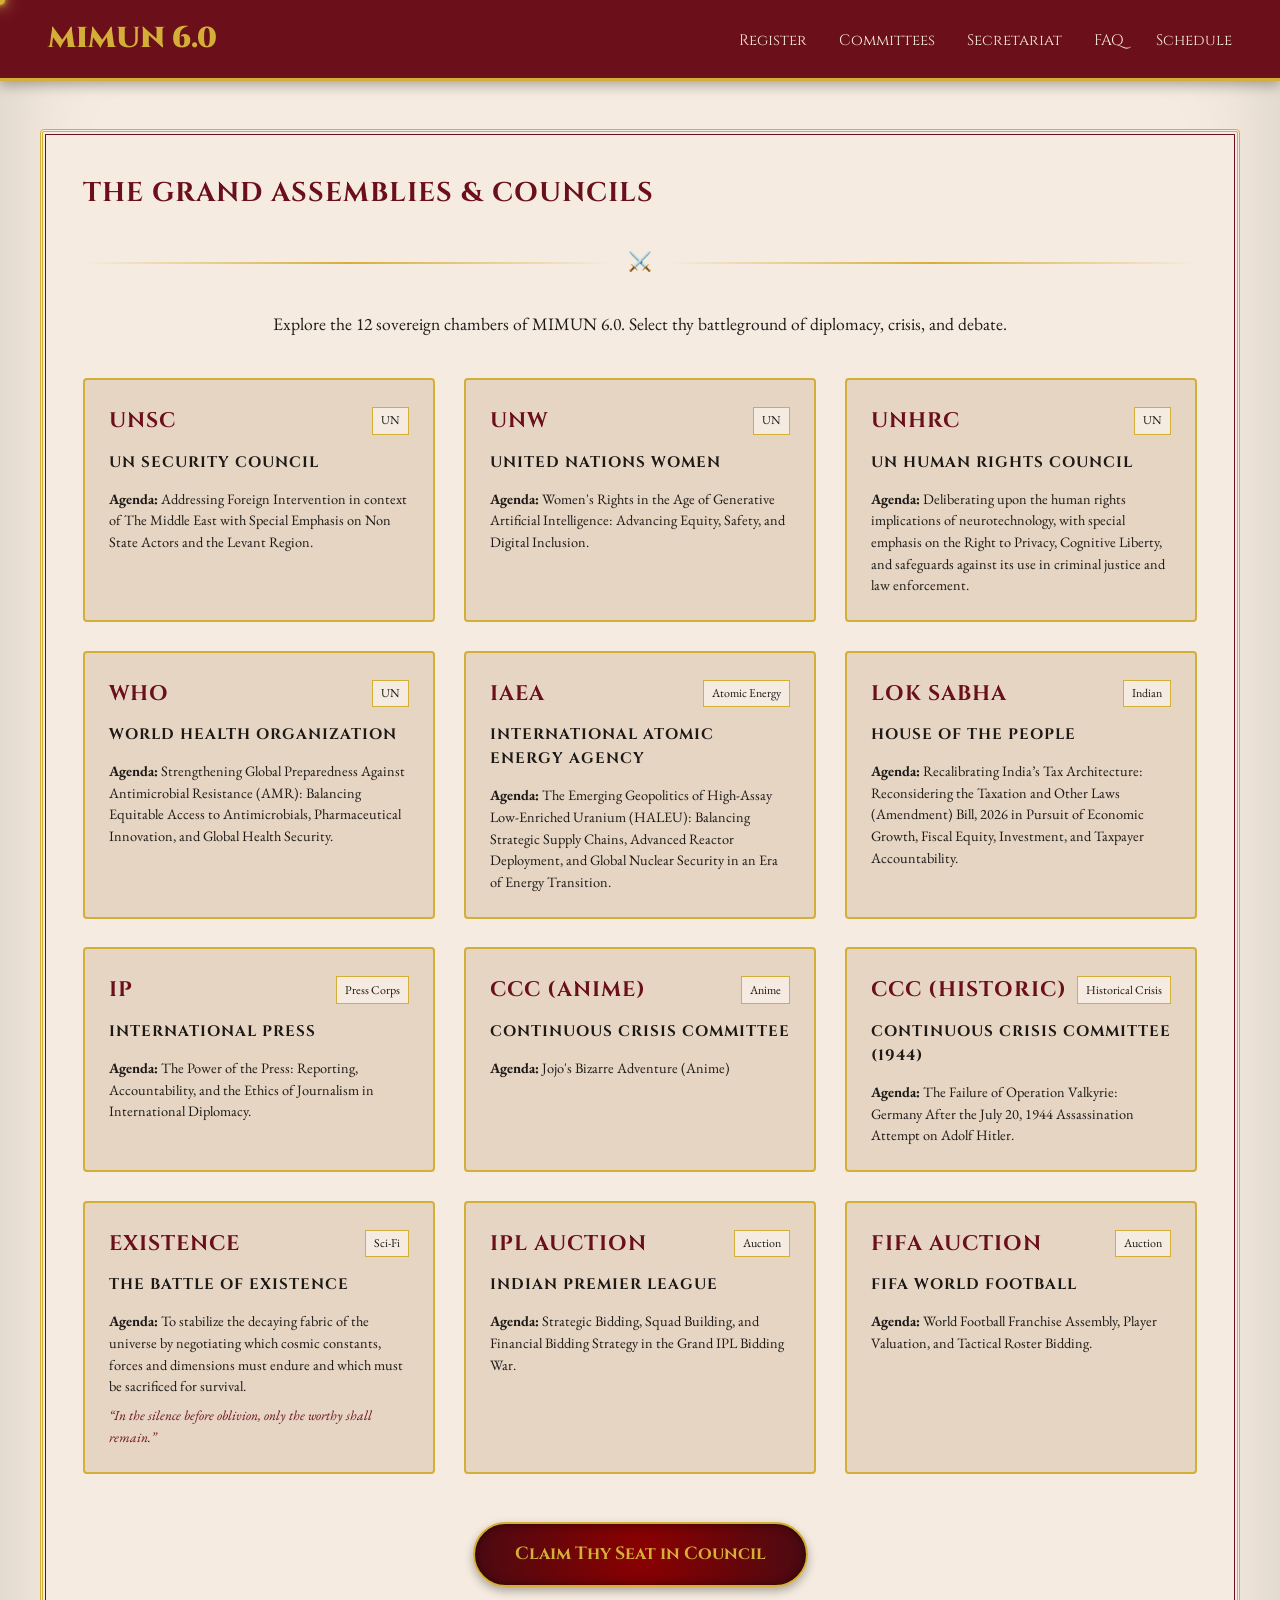
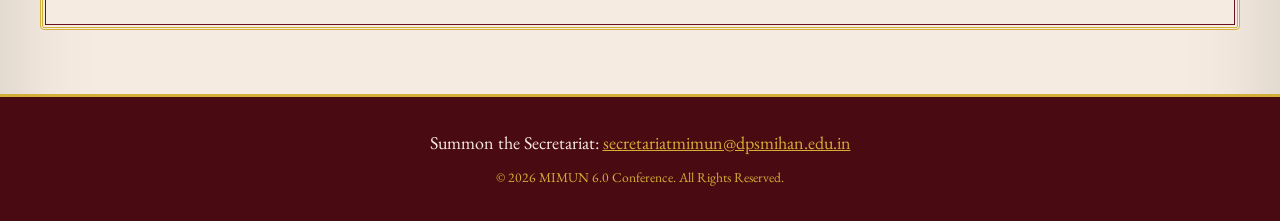
==== commit 1040acf1: "additional features" ====
--- a/committees.html
+++ b/committees.html
@@ -104,7 +104,7 @@
           </div>
           <h4 style="color: var(--text-dark); margin-bottom: 0.8rem; font-size: 0.95rem;">House of the People</h4>
           <p style="font-size: 0.9rem; line-height: 1.5; color: var(--text-dark);">
-            <strong>Agenda:</strong> Consideration and Passing of the Disaster Management (Amendment) Bill, 2024, with Special Emphasis on Climate Change Adaptation, Institutional Accountability, Centre–State Coordination, Urban Resilience, Public Health Emergencies, and Disaster Risk Financing.
+            <strong>Agenda:</strong> Recalibrating India’s Tax Architecture: Reconsidering the Taxation and Other Laws (Amendment) Bill, 2026 in Pursuit of Economic Growth, Fiscal Equity, Investment, and Taxpayer Accountability.
           </p>
         </div>
       </div>
@@ -125,12 +125,12 @@
       <div style="background: var(--parchment-dark); border: 2px solid var(--gold-yellow); padding: 1.5rem; border-radius: 4px; display: flex; flex-direction: column; justify-content: space-between;">
         <div>
           <div style="display: flex; justify-content: space-between; align-items: center; margin-bottom: 0.8rem;">
-            <h3 style="color: var(--blood-red); font-family: var(--font-heading); margin: 0;">CCC</h3>
+            <h3 style="color: var(--blood-red); font-family: var(--font-heading); margin: 0;">CCC (Anime)</h3>
             <span style="border: 1px solid var(--gold-yellow); padding: 0.2rem 0.5rem; font-size: 0.75rem; background: var(--parchment); color: var(--text-dark);">Anime</span>
           </div>
           <h4 style="color: var(--text-dark); margin-bottom: 0.8rem; font-size: 0.95rem;">Continuous Crisis Committee</h4>
           <p style="font-size: 0.9rem; line-height: 1.5; color: var(--text-dark);">
-            <strong>Agenda:</strong> One Piece (Anime)
+            <strong>Agenda:</strong> Jojo's Bizarre Adventure (Anime)
           </p>
         </div>
       </div>
@@ -198,7 +198,7 @@
   </main>
 
   <footer>
-    <p>Summon the Secretariat: <a href="mailto:secretariat@mimun.org">secretariat@mimun.org</a></p>
+    <p>Summon the Secretariat: <a href="mailto:secretariatmimun@dpsmihan.edu.in">secretariatmimun@dpsmihan.edu.in</a></p>
     <p style="margin-top: 10px; font-size: 0.85rem; color: var(--gold-yellow);">
       &copy; 2026 MIMUN 6.0 Conference. All Rights Reserved.
     </p>
--- a/css/style.css
+++ b/css/style.css
@@ -1107,4 +1107,31 @@
   text-shadow:
     0 0 15px var(--gold-yellow),
     0 0 35px rgba(212, 175, 55, 0.5);
+}
+
+/* ==========================================================================
+   SUBTLE PARCHMENT TEXTURE
+   ========================================================================== */
+
+body {
+  position: relative;
+}
+
+body::before {
+  content: "";
+  position: fixed;
+  inset: 0;
+
+  pointer-events: none;
+  z-index: 9990;
+
+  opacity: 0.08;
+
+  background-image:
+    radial-gradient(
+      rgba(28, 25, 23, 0.35) 0.7px,
+      transparent 0.7px
+    );
+
+  background-size: 4px 4px;
 }
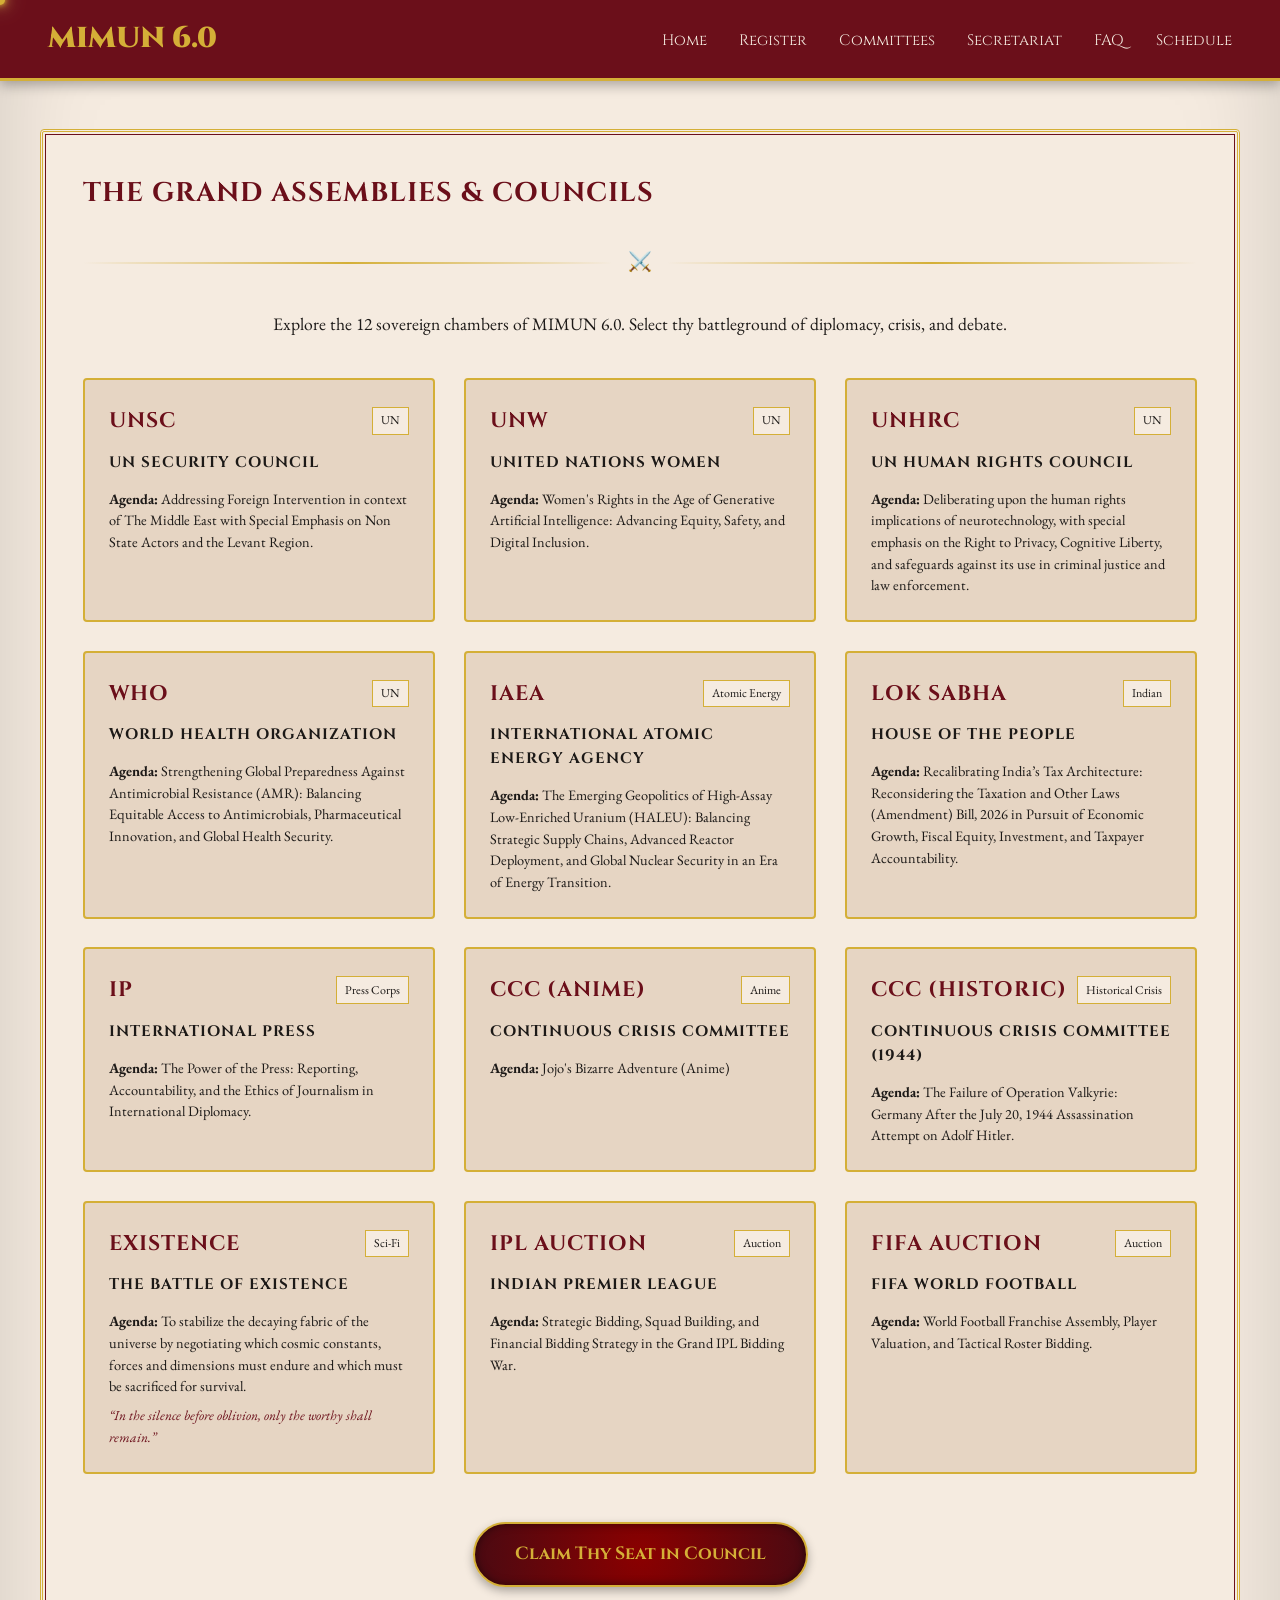
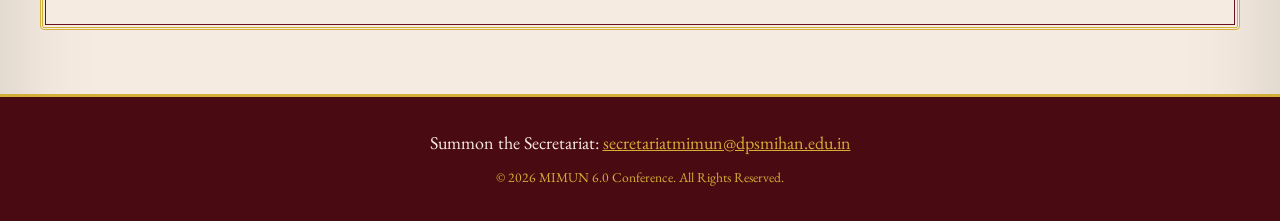
==== commit 1519266d: "fixed mobile responsiveness" ====
--- a/committees.html
+++ b/committees.html
@@ -10,16 +10,33 @@
 
 <div id="cursor"></div>
 
-  <nav class="navbar">
-    <a href="index.html" class="nav-brand">MIMUN 6.0</a>
-    <ul class="nav-links">
-      <li><a href="register.html">Register</a></li>
-      <li><a href="committees.html">Committees</a></li>
-      <li><a href="secretariat.html">Secretariat</a></li>
-      <li><a href="faqs.html">FAQ</a></li>
-      <li><a href="schedule.html">Schedule</a></li>
-    </ul>
-  </nav>
+<nav class="navbar">
+
+  <a href="index.html" class="nav-brand">
+    MIMUN 6.0
+  </a>
+
+  <button
+    class="hamburger"
+    id="hamburger"
+    aria-label="Open navigation menu"
+    aria-expanded="false"
+  >
+    <span></span>
+    <span></span>
+    <span></span>
+  </button>
+
+  <ul class="nav-links" id="navLinks">
+    <li><a href="index.html">Home</a></li>
+    <li><a href="register.html">Register</a></li>
+    <li><a href="committees.html">Committees</a></li>
+    <li><a href="secretariat.html">Secretariat</a></li>
+    <li><a href="faqs.html">FAQ</a></li>
+    <li><a href="schedule.html">Schedule</a></li>
+  </ul>
+
+</nav>
 
   <main class="section-container gold-border scroll-reveal" style="margin-top: 3rem; max-width: 1200px;">
     <h2>The Grand Assemblies & Councils</h2>
--- a/css/style.css
+++ b/css/style.css
@@ -1134,4 +1134,800 @@
     );
 
   background-size: 4px 4px;
+}
+
+/* ==========================================================================
+   HAMBURGER MENU
+   ========================================================================== */
+
+.hamburger {
+  display: none;
+
+  width: 44px;
+  height: 44px;
+
+  padding: 0;
+
+  background: transparent;
+  border: 1px solid var(--gold-yellow);
+
+  cursor: pointer;
+
+  align-items: center;
+  justify-content: center;
+  flex-direction: column;
+
+  gap: 5px;
+
+  position: relative;
+  z-index: 1002;
+}
+
+.hamburger span {
+  display: block;
+
+  width: 23px;
+  height: 2px;
+
+  background-color: var(--gold-yellow);
+
+  transition:
+    transform 0.3s ease,
+    opacity 0.3s ease;
+}
+
+
+/* ==========================================================================
+   MOBILE
+   ========================================================================== */
+
+@media (max-width: 800px) {
+
+  .navbar {
+    padding: 0.8rem 1.2rem;
+
+    position: sticky;
+    top: 0;
+
+    z-index: 1000;
+  }
+
+
+  .nav-brand {
+    font-size: 1.4rem;
+  }
+
+
+  /* Show hamburger */
+
+  .hamburger {
+    display: flex;
+  }
+
+
+  /* Mobile dropdown */
+
+  .nav-links {
+    position: absolute;
+
+    top: 100%;
+    left: 0;
+
+    width: 100%;
+
+    display: flex;
+    flex-direction: column;
+
+    gap: 0;
+
+    background-color: var(--blood-red-dark);
+
+    border-top: 1px solid var(--gold-yellow);
+    border-bottom: 2px solid var(--gold-yellow);
+
+    list-style: none;
+
+    max-height: 0;
+    overflow: hidden;
+
+    opacity: 0;
+
+    transition:
+      max-height 0.4s ease,
+      opacity 0.3s ease;
+
+    box-shadow:
+      0 8px 20px rgba(0, 0, 0, 0.3);
+  }
+
+
+  /* OPEN */
+
+  .nav-links.open {
+    max-height: 500px;
+    opacity: 1;
+  }
+
+
+  .nav-links li {
+    width: 100%;
+  }
+
+
+  .nav-links a {
+    display: block;
+
+    width: 100%;
+
+    padding: 1rem;
+
+    text-align: center;
+
+    border-bottom:
+      1px solid rgba(212, 175, 55, 0.2);
+
+    color: var(--parchment);
+
+    font-family: var(--font-heading);
+  }
+
+
+  .nav-links a:hover {
+    background-color:
+      rgba(212, 175, 55, 0.1);
+
+    color: var(--gold-yellow);
+  }
+
+
+  /* Hamburger → X */
+
+  .hamburger.active span:nth-child(1) {
+    transform:
+      translateY(7px)
+      rotate(45deg);
+  }
+
+  .hamburger.active span:nth-child(2) {
+    opacity: 0;
+  }
+
+  .hamburger.active span:nth-child(3) {
+    transform:
+      translateY(-7px)
+      rotate(-45deg);
+  }
+
+}
+
+/* ==========================================================================
+   MOBILE HERO — COMPACT VERSION
+   ========================================================================== */
+
+@media (max-width: 600px) {
+
+  .cinematic-hero {
+    min-height: auto;
+    height: auto;
+
+    padding: 4rem 1rem 3rem;
+
+    overflow: hidden;
+  }
+
+  .hero-content {
+    width: 100%;
+    padding: 1rem 0.5rem;
+  }
+
+  /* Crest */
+
+  .hero-crest {
+    font-size: 2.5rem;
+    margin-bottom: 0.5rem;
+  }
+
+  /* Small heading */
+
+  .hero-kicker {
+    font-size: 0.65rem;
+    letter-spacing: 2.5px;
+
+    margin-bottom: 0.5rem;
+  }
+
+  /* Main title */
+
+  .cinematic-hero h1 {
+    font-size: clamp(2.8rem, 15vw, 4rem);
+
+    letter-spacing: 3px;
+
+    line-height: 1.05;
+
+    margin: 0.3rem 0;
+  }
+
+  /* Divider */
+
+  .hero-divider {
+    margin: 0.8rem auto;
+
+    max-width: 85%;
+  }
+
+  /* Tagline */
+
+  .hero-tagline {
+    font-size: 1rem;
+
+    line-height: 1.4;
+
+    max-width: 320px;
+
+    margin: 0 auto;
+  }
+
+  /* Countdown */
+
+  .hero-countdown {
+    margin: 1.5rem 0;
+
+    gap: 0.25rem;
+
+    width: 100%;
+
+    justify-content: center;
+  }
+
+  .countdown-unit {
+    min-width: 0;
+
+    width: 20%;
+
+    padding: 0.5rem 0.15rem;
+  }
+
+  .countdown-unit span {
+    font-size: 1.25rem;
+    line-height: 1.2;
+  }
+
+  .countdown-unit small {
+    font-size: 0.42rem;
+
+    letter-spacing: 0.8px;
+
+    white-space: nowrap;
+  }
+
+  .countdown-separator {
+    font-size: 1.1rem;
+  }
+
+  /* Register button */
+
+  .hero-register {
+    width: 100%;
+    max-width: 300px;
+
+    font-size: 0.8rem;
+
+    padding: 0.85rem 1rem;
+
+    line-height: 1.3;
+  }
+
+  /* Decorative ornaments */
+
+  .hero-ornament {
+    font-size: 5rem;
+
+    opacity: 0.08;
+  }
+
+  .ornament-left {
+    left: -2rem;
+  }
+
+  .ornament-right {
+    right: -2rem;
+  }
+
+}
+
+@media (max-width: 600px) {
+  .cinematic-hero h1 {
+    width: 100%;
+    overflow: visible;
+    white-space: normal;
+  }
+}
+
+/* ==========================================================================
+   MOBILE HERO — FINAL FIX
+   ========================================================================== */
+
+@media (max-width: 600px) {
+
+  /* Prevent the hero itself from becoming wider than the screen */
+  .cinematic-hero {
+    width: 100%;
+    max-width: 100%;
+    min-height: auto;
+    height: auto;
+
+    padding: 3rem 1rem 3.5rem;
+
+    overflow: hidden;
+  }
+
+
+  /* VERY IMPORTANT:
+     Allow flex/grid children to actually shrink */
+  .hero-content {
+    width: 100%;
+    max-width: 100%;
+    min-width: 0;
+
+    padding: 1rem 0;
+
+    overflow: visible;
+  }
+
+
+  /* Crest */
+
+  .hero-crest {
+    font-size: 2.5rem;
+    margin-bottom: 0.5rem;
+  }
+
+
+  /* "THE SIXTH ASSEMBLY" */
+
+  .hero-kicker {
+    font-size: 0.65rem;
+    letter-spacing: 2px;
+
+    width: 100%;
+    max-width: 100%;
+
+    white-space: normal;
+  }
+
+
+  /* MIMUN 6.0 */
+
+  .cinematic-hero h1 {
+    width: 100%;
+    max-width: 100%;
+
+    font-size: clamp(2.8rem, 15vw, 4rem);
+
+    line-height: 1;
+
+    letter-spacing: 2px;
+
+    white-space: normal;
+
+    overflow: visible;
+
+    word-break: normal;
+  }
+
+
+  /* Divider */
+
+  .hero-divider {
+    width: 90%;
+    max-width: 320px;
+
+    margin: 1rem auto;
+  }
+
+
+  /* Tagline */
+
+  .hero-tagline {
+    width: 100%;
+    max-width: 300px;
+
+    margin: 0 auto;
+
+    font-size: 1rem;
+
+    line-height: 1.5;
+
+    white-space: normal;
+
+    overflow-wrap: break-word;
+  }
+
+
+  /* ==========================================================
+     COUNTDOWN
+     ========================================================== */
+
+  .hero-countdown {
+    width: 100%;
+    max-width: 340px;
+
+    margin: 1.5rem auto;
+
+    display: grid;
+
+    grid-template-columns:
+      1fr 0.15fr
+      1fr 0.15fr
+      1fr 0.15fr
+      1fr;
+
+    align-items: center;
+
+    gap: 0;
+  }
+
+
+  .countdown-unit {
+    width: 100%;
+    min-width: 0;
+
+    padding: 0.6rem 0.1rem;
+  }
+
+
+  .countdown-unit span {
+    font-size: 1.3rem;
+
+    line-height: 1.2;
+  }
+
+
+  .countdown-unit small {
+    display: block;
+
+    font-size: 0.4rem;
+
+    letter-spacing: 0.5px;
+
+    white-space: nowrap;
+  }
+
+
+  .countdown-separator {
+    font-size: 1rem;
+
+    text-align: center;
+  }
+
+
+  /* ==========================================================
+     REGISTER BUTTON
+     ========================================================== */
+
+  .hero-register {
+    display: flex;
+
+    width: min(300px, 90%);
+
+    max-width: 300px;
+
+    margin: 1.5rem auto 0;
+
+    padding: 0.85rem 1rem;
+
+    font-size: 0.8rem;
+
+    white-space: normal;
+
+    text-align: center;
+
+    box-sizing: border-box;
+  }
+
+
+  /* ==========================================================
+     DECORATIONS
+     ========================================================== */
+
+  .hero-ornament {
+    font-size: 5rem;
+
+    opacity: 0.07;
+
+    pointer-events: none;
+  }
+
+  .ornament-left {
+    left: -2rem;
+  }
+
+  .ornament-right {
+    right: -2rem;
+  }
+
+}
+
+/* ==========================================================================
+   MOBILE HERO — HARD WIDTH RESET
+   ========================================================================== */
+
+@media (max-width: 600px) {
+
+  /* Kill horizontal sizing problems */
+  html,
+  body {
+    width: 100%;
+    max-width: 100%;
+    overflow-x: hidden !important;
+  }
+
+  .cinematic-hero {
+    width: 100vw !important;
+    max-width: 100vw !important;
+    min-width: 0 !important;
+
+    margin: 0 !important;
+    padding: 3rem 20px !important;
+
+    box-sizing: border-box !important;
+
+    overflow: hidden !important;
+  }
+
+  .hero-content {
+    display: flex !important;
+    flex-direction: column !important;
+    align-items: center !important;
+
+    width: 100% !important;
+    max-width: 100% !important;
+    min-width: 0 !important;
+
+    margin: 0 !important;
+    padding: 0 !important;
+
+    box-sizing: border-box !important;
+  }
+
+
+  /* =========================
+     CREST
+     ========================= */
+
+  .hero-crest {
+    width: 100% !important;
+
+    font-size: 2.5rem !important;
+
+    text-align: center !important;
+
+    margin: 0 0 0.5rem 0 !important;
+  }
+
+
+  /* =========================
+     KICKER
+     ========================= */
+
+  .hero-kicker {
+    width: 100% !important;
+    max-width: 100% !important;
+
+    text-align: center !important;
+
+    font-size: 0.65rem !important;
+    letter-spacing: 2px !important;
+
+    white-space: normal !important;
+
+    margin: 0 !important;
+  }
+
+
+  /* =========================
+     MAIN TITLE
+     ========================= */
+
+  .cinematic-hero h1 {
+    display: block !important;
+
+    width: 100% !important;
+    max-width: 100% !important;
+    min-width: 0 !important;
+
+    margin: 0.4rem 0 !important;
+    padding: 0 !important;
+
+    text-align: center !important;
+
+    /*
+       12vw means:
+       375px phone → 45px
+       390px phone → 47px
+       430px phone → 52px
+    */
+    font-size: 12vw !important;
+
+    line-height: 1 !important;
+
+    letter-spacing: 1px !important;
+
+    white-space: nowrap !important;
+
+    overflow: visible !important;
+
+    box-sizing: border-box !important;
+  }
+
+
+  /* =========================
+     DIVIDER
+     ========================= */
+
+  .hero-divider {
+    display: flex !important;
+
+    width: 100% !important;
+    max-width: 300px !important;
+
+    margin: 1rem auto !important;
+
+    box-sizing: border-box !important;
+  }
+
+
+  .hero-divider::before,
+  .hero-divider::after {
+    min-width: 0 !important;
+  }
+
+
+  /* =========================
+     TAGLINE
+     ========================= */
+
+  .hero-tagline {
+    display: block !important;
+
+    width: 100% !important;
+    max-width: 300px !important;
+
+    margin: 0 auto !important;
+
+    padding: 0 !important;
+
+    text-align: center !important;
+
+    font-size: 1rem !important;
+
+    line-height: 1.4 !important;
+
+    white-space: normal !important;
+
+    overflow-wrap: anywhere !important;
+
+    box-sizing: border-box !important;
+  }
+
+
+  /* =========================
+     COUNTDOWN
+     ========================= */
+
+  .hero-countdown {
+    display: flex !important;
+
+    width: 100% !important;
+    max-width: 330px !important;
+
+    min-width: 0 !important;
+
+    margin: 1.5rem auto !important;
+    padding: 0 !important;
+
+    justify-content: space-between !important;
+    align-items: center !important;
+
+    gap: 0 !important;
+
+    box-sizing: border-box !important;
+
+    overflow: hidden !important;
+  }
+
+
+  .countdown-unit {
+    flex: 1 1 0 !important;
+
+    width: auto !important;
+    min-width: 0 !important;
+    max-width: none !important;
+
+    padding: 0.5rem 0 !important;
+
+    text-align: center !important;
+
+    box-sizing: border-box !important;
+  }
+
+
+  .countdown-unit span {
+    display: block !important;
+
+    font-size: 1.25rem !important;
+
+    line-height: 1.1 !important;
+  }
+
+
+  .countdown-unit small {
+    display: block !important;
+
+    font-size: 0.38rem !important;
+
+    letter-spacing: 0.3px !important;
+
+    white-space: nowrap !important;
+  }
+
+
+  .countdown-separator {
+    flex: 0 0 8px !important;
+
+    width: 8px !important;
+
+    font-size: 0.9rem !important;
+
+    text-align: center !important;
+  }
+
+
+  /* =========================
+     BUTTON
+     ========================= */
+
+  .hero-register {
+    display: flex !important;
+
+    width: 100% !important;
+    max-width: 300px !important;
+
+    min-width: 0 !important;
+
+    margin: 1.2rem auto 0 !important;
+
+    padding: 0.85rem 1rem !important;
+
+    box-sizing: border-box !important;
+
+    text-align: center !important;
+
+    justify-content: center !important;
+
+    white-space: normal !important;
+
+    font-size: 0.8rem !important;
+  }
+
+
+  /* =========================
+     ORNAMENTS
+     ========================= */
+
+  .hero-ornament {
+    max-width: 20vw !important;
+
+    pointer-events: none !important;
+  }
+
+  .ornament-left {
+    left: -35px !important;
+  }
+
+  .ornament-right {
+    right: -35px !important;
+  }
+
 }
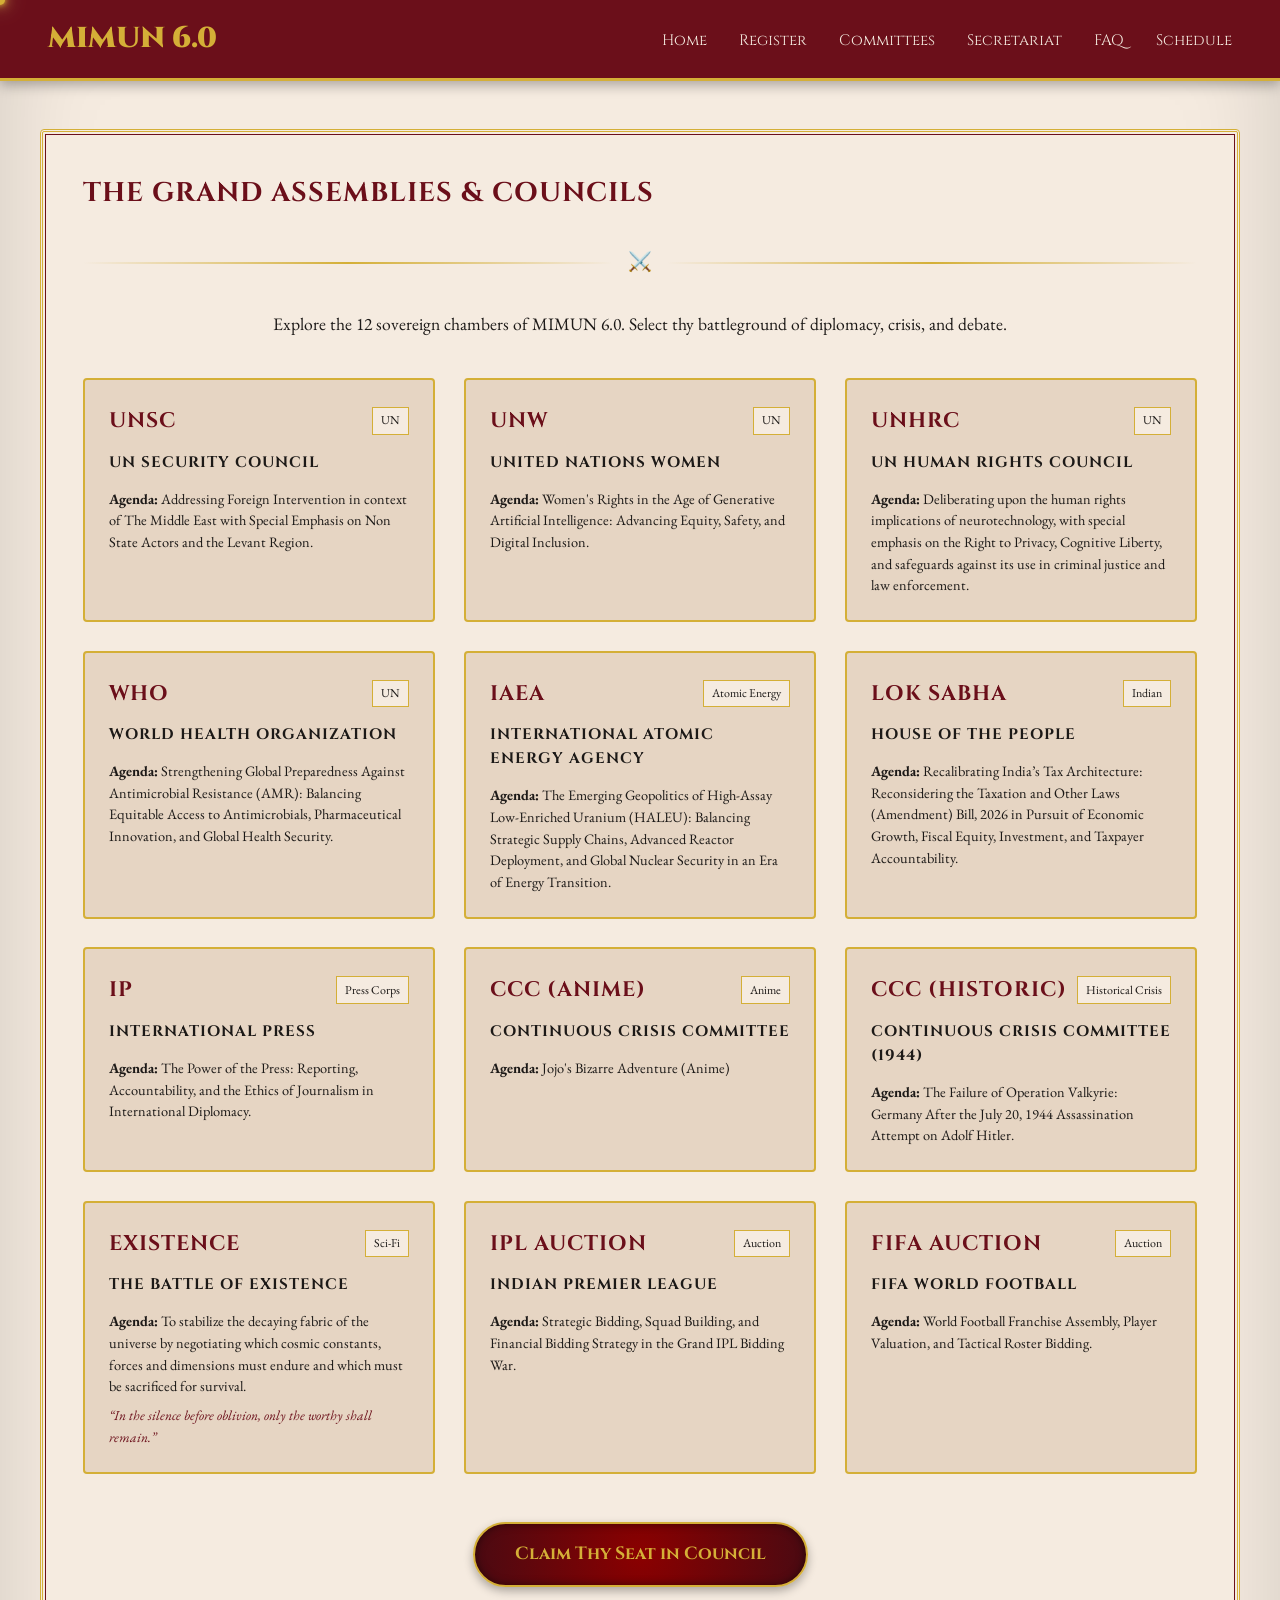
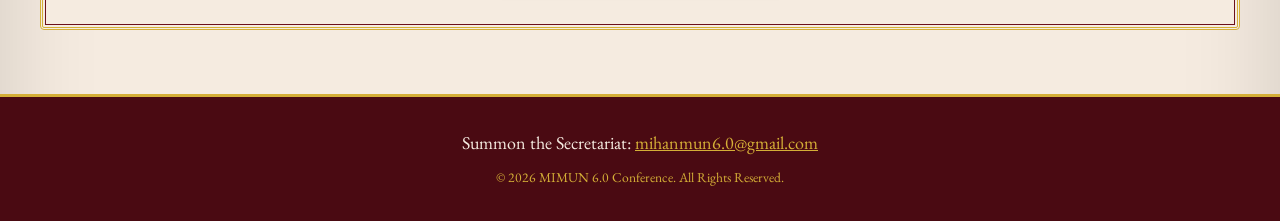
==== commit dd1fe401: "changed email address" ====
--- a/committees.html
+++ b/committees.html
@@ -215,7 +215,7 @@
   </main>
 
   <footer>
-    <p>Summon the Secretariat: <a href="mailto:secretariatmimun@dpsmihan.edu.in">secretariatmimun@dpsmihan.edu.in</a></p>
+    <p>Summon the Secretariat: <a href="mailto:mihanmun6.0@gmail.com">mihanmun6.0@gmail.com</a></p>
     <p style="margin-top: 10px; font-size: 0.85rem; color: var(--gold-yellow);">
       &copy; 2026 MIMUN 6.0 Conference. All Rights Reserved.
     </p>
--- a/css/style.css
+++ b/css/style.css
@@ -1930,4 +1930,151 @@
     right: -35px !important;
   }
 
+}
+
+/* =========================================================
+   REGISTRATION LOADING SCREEN
+   ========================================================= */
+
+#submissionLoader {
+  position: fixed;
+  inset: 0;
+
+  width: 100vw;
+  height: 100vh;
+
+  background: var(--parchment);
+
+  display: none;
+
+  align-items: center;
+  justify-content: center;
+
+  z-index: 999999;
+}
+
+#submissionLoader.active {
+  display: flex;
+}
+
+.submission-loader-content {
+  width: calc(100% - 40px);
+  max-width: 450px;
+
+  padding: 3rem 2rem;
+
+  text-align: center;
+
+  background: var(--parchment);
+
+  border: 3px double var(--gold-yellow);
+  outline: 1px solid var(--blood-red);
+  outline-offset: -8px;
+
+  box-shadow: 0 15px 50px rgba(0, 0, 0, 0.25);
+
+  box-sizing: border-box;
+}
+
+.loader-crest {
+  font-size: 3rem;
+  color: var(--gold-yellow);
+
+  margin-bottom: 1rem;
+
+  animation: loaderPulse 2s ease-in-out infinite;
+}
+
+.submission-loader-content h2 {
+  margin: 0;
+
+  font-family: var(--font-heading);
+  color: var(--blood-red);
+
+  font-size: 1.4rem;
+  letter-spacing: 2px;
+}
+
+.loader-line {
+  display: flex;
+  align-items: center;
+
+  width: 80%;
+
+  margin: 1.2rem auto;
+}
+
+.loader-line::before,
+.loader-line::after {
+  content: "";
+
+  height: 1px;
+
+  flex: 1;
+
+  background: var(--gold-yellow);
+}
+
+.loader-line span {
+  padding: 0 12px;
+  color: var(--gold-yellow);
+}
+
+.submission-loader-content p {
+  font-family: var(--font-body);
+
+  font-size: 1rem;
+  font-style: italic;
+
+  line-height: 1.5;
+
+  margin: 0 0 1.5rem;
+
+  color: var(--text-dark);
+}
+
+.loader-spinner {
+  width: 40px;
+  height: 40px;
+
+  margin: 0 auto 1.5rem;
+
+  border: 3px solid rgba(107, 15, 26, 0.15);
+
+  border-top-color: var(--gold-yellow);
+  border-right-color: var(--blood-red);
+
+  border-radius: 50%;
+
+  animation: loaderSpin 1s linear infinite;
+}
+
+.submission-loader-content small {
+  font-family: var(--font-heading);
+
+  font-size: 0.65rem;
+
+  letter-spacing: 1px;
+
+  color: var(--blood-red);
+
+  opacity: 0.7;
+}
+
+@keyframes loaderSpin {
+  to {
+    transform: rotate(360deg);
+  }
+}
+
+@keyframes loaderPulse {
+  0%, 100% {
+    opacity: 0.6;
+    transform: scale(1);
+  }
+
+  50% {
+    opacity: 1;
+    transform: scale(1.08);
+  }
 }
